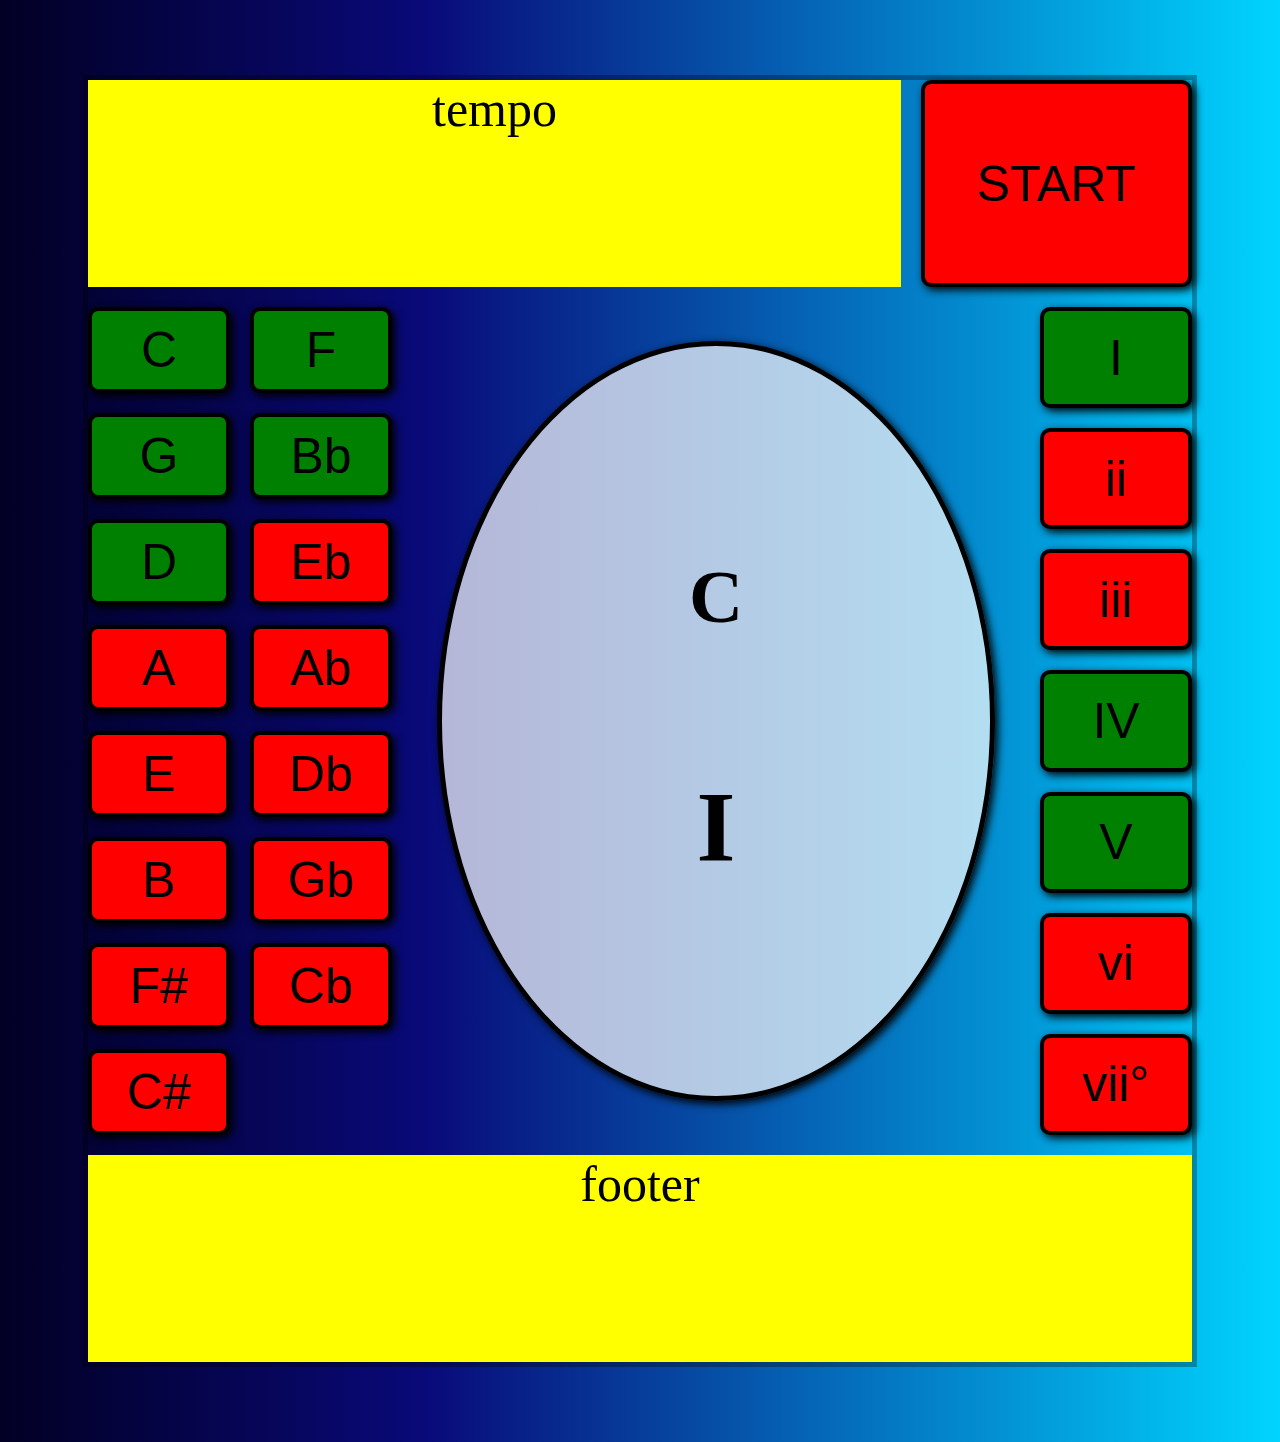
==== index.html @ 1361f8d8 "only show the keys or degrees selected" ====
<!DOCTYPE html>
<html lang="en">
<head>
  <meta charset="UTF-8">
  <title>Practice Tool</title>
  <link rel="stylesheet" href="style.css">
</head>
<body>
  <div class="container">
    <div class="header">
      <div class="item tempo">tempo</div>
      <div class="start">
        <button class="start-btn btn-off" onclick="updateButton();toggleButton(this);toggleStart()">START</button>
      </div>
    </div>
    <div class="content">
      <div class="keys">
        <div class=" key C">
          <button class="option-btn" onclick="toggleButton(this);addRemoveKey()">C</button>
        </div>
        <div class=" key F">
          <button class="option-btn" onclick="toggleButton(this);addRemoveKey()">F</button>
        </div>
        <div class=" key G">
          <button class="option-btn" onclick="toggleButton(this);addRemoveKey()">G</button>
        </div>
        <div class=" key Bb">
          <button class="option-btn" onclick="toggleButton(this);addRemoveKey()">Bb</button>
        </div>
        <div class=" key D">
          <button class="option-btn" onclick="toggleButton(this);addRemoveKey()">D</button>
        </div>
        <div class=" key Eb">
          <button class="option-btn btn-off" onclick="toggleButton(this);addRemoveKey()">Eb</button>
        </div>
        <div class=" key A">
          <button class="option-btn btn-off" onclick="toggleButton(this);addRemoveKey()">A</button>
        </div>
        <div class=" key Ab">
          <button class="option-btn btn-off" onclick="toggleButton(this);addRemoveKey()">Ab</button>
        </div>
        <div class=" key E">
          <button class="option-btn btn-off" onclick="toggleButton(this);addRemoveKey()">E</button>
        </div>
        <div class=" key Db">
          <button class="option-btn btn-off" onclick="toggleButton(this);addRemoveKey()">Db</button>
        </div>
        <div class=" key B">
          <button class="option-btn btn-off" onclick="toggleButton(this);addRemoveKey()">B</button>
        </div>
        <div class=" key Gb">
          <button class="option-btn btn-off" onclick="toggleButton(this);addRemoveKey()">Gb</button>
        </div>
        <div class=" key F#">
          <button class="option-btn btn-off" onclick="toggleButton(this);addRemoveKey()">F#</button>
        </div>
        <div class=" key Cb">
          <button class="option-btn btn-off" onclick="toggleButton(this);addRemoveKey()">Cb</button>
        </div>
        <div class=" key C#">
          <button class="option-btn btn-off" onclick="toggleButton(this);addRemoveKey()">C#</button>
        </div>
        <div class=" key "></div>
      </div>
      <div class="widget">
        <h2 class="display-key">C</h2>
        <h1 class="display-degree">I</h1>
      </div>
      <div class="chords">
        <div class="chord i">
          <button class="option-btn" onclick="toggleButton(this);addRemoveDegree()">I</button>
        </div>
        <div class=" chord ii">
          <button class="option-btn btn-off" onclick="toggleButton(this);addRemoveDegree()">ii</button>
        </div>
        <div class=" chord iii">
          <button class="option-btn btn-off" onclick="toggleButton(this);addRemoveDegree()">iii</button>
        </div>
        <div class=" chord iv">
          <button class="option-btn" onclick="toggleButton(this);addRemoveDegree()">IV</button>
        </div>
        <div class=" chord v">
          <button class="option-btn" onclick="toggleButton(this);addRemoveDegree()">V</button>
        </div>
        <div class=" chord vi">
          <button class="option-btn btn-off" onclick="toggleButton(this);addRemoveDegree()">vi</button>
        </div>
        <div class=" chord vii">
          <button class="option-btn btn-off" onclick="toggleButton(this);addRemoveDegree()">vii°</button>
        </div>
      </div>
    </div>

    <div class="item footer">footer</div>

    <!-- <div class="display">
      <h1 class="display_degree">Ab</h1>
    </div> -->
  </div>


<script>
  var t;
  var running = false; 
  var showDegree = document.querySelector('.display-degree');
  var showKey = document.querySelector('.display-key');
  var degrees = ['I','IV','V'];
  var keys = ['C','G','D','F','Bb'];

  function toggleButton(button) {
    button.classList.toggle("btn-off");
    var target = event.target.innerHTML;
  }

  function addRemoveDegree() {
    var target = event.target.innerHTML;
    if (degrees.includes(target)) {
      for (var i = 0; i < degrees.length; i++) {
        if (degrees[i] === target) {
          degrees.splice(i,1);
        }
      }
    } else {
      degrees.push(target);
    }
  }

  function addRemoveKey() {
    var target = event.target.innerHTML;
    if (keys.includes(target)) {
      for (var i = 0; i < keys.length; i++) {
        if (keys[i] === target) {
          keys.splice(i,1);
        }
      }
    } else {
      keys.push(target);
    }
  }


  function toggleStart() {
    if (running == false) {
      t = setInterval(updateWidget, 2000);
      t;
      running = true;
    } else {
      clearInterval(t);
      running = false;
    }
  } 


  function updateButton() {
    if (event.target.innerHTML == "START") {
      event.target.innerHTML = "STOP";
    } else {
      event.target.innerHTML = "START";
    }
    // const icon = this.paused ? 'STOP' : 'START';
    // toggle.textContent = icon;
  }


  // set variable from values randomly every ___ seconds
  function updateWidget() {
    var degree = degrees[Math.floor(Math.random() * degrees.length)];
    showDegree.textContent = degree;
    var key = keys[Math.floor(Math.random() * keys.length)];
    showKey.textContent = key;
  }


  // set interval (tempo) for the changing of the display
  // setInterval(function(){
  //   updateWidget();
  // }, 2000);


</script>

</body>
</html>
---- style.css ----
html {
      background: rgb(2,0,36);
      background: linear-gradient(90deg, rgba(2,0,36,1) 0%, rgba(9,9,121,1) 33%, rgba(0,212,255,1) 100%);
      font-family:'helvetica neue';
      text-align: center;
      font-size: 50px;
      box-sizing: border-box;
    }

/*.display {
  font-family: sans-serif;
}*/



.container {
  display: grid;
  grid-gap: 20px;
  border: 5px solid rgba(0, 0, 0, 0.3);
  grid-template-columns: 1fr;
  grid-template-rows: 2fr 8fr 2fr;
  margin: 75px;
}


.item {
  background-color: yellow;
  /*he;ight: 75px*/
}

.header {
  display: grid;
  grid-gap: 20px;
  grid-template-columns: 3fr 1fr;
}

.content {
  display: grid;
  grid-gap: 20px;
  grid-template-columns: 2fr 4fr 1fr;
}

.keys {
  display: grid;
  grid-gap: 20px;
  grid-template-columns: 1fr 1fr;
  grid-template-rows: repeat(8, 1fr);
}

.chords {
  display: grid;
  grid-gap: 20px;
  grid-template-columns: 1fr;
  grid-template-rows: repeat(7, 1fr)
}

.widget {
  display: grid;
  background-color: rgb(255,255,255,0.7);
  height: 750px;
  width: 90%;
  border: 5px solid black;
  border-radius: 50%;
  justify-self: center;
  align-self: center;
  align-content: center;
  box-shadow: 3px 3px 8px;
}

.option-btn {
  background-color: green;
  border: 4px solid black;
  color: black;
  /*background: rgba(0, 0, 0, 0.7);*/
  padding: 5px;
  width: 100%;
  height: 100%;
  font-size: 1em;
  padding: 10px;
  border-radius: 10px;
  cursor: pointer;
  box-shadow: 3px 3px 8px;
}

.start-btn {
  background-color: green;
  border: 4px solid black;
  color: black;
  /*background: rgba(0, 0, 0, 0.7);*/
  padding: 5px;
  width: 100%;
  height: 100%;
  font-size: 1em;
  padding: 10px;
  border-radius: 10px;
  cursor: pointer;
  box-shadow: 3px 3px 8px;
}

.display-text {
  margin: 10px;
}

.btn-off {
  background-color: red;
}

button:active {
  width: 95%;
  height: 95%;
}

/*.tempo {
  grid-column: span 3;
}*/
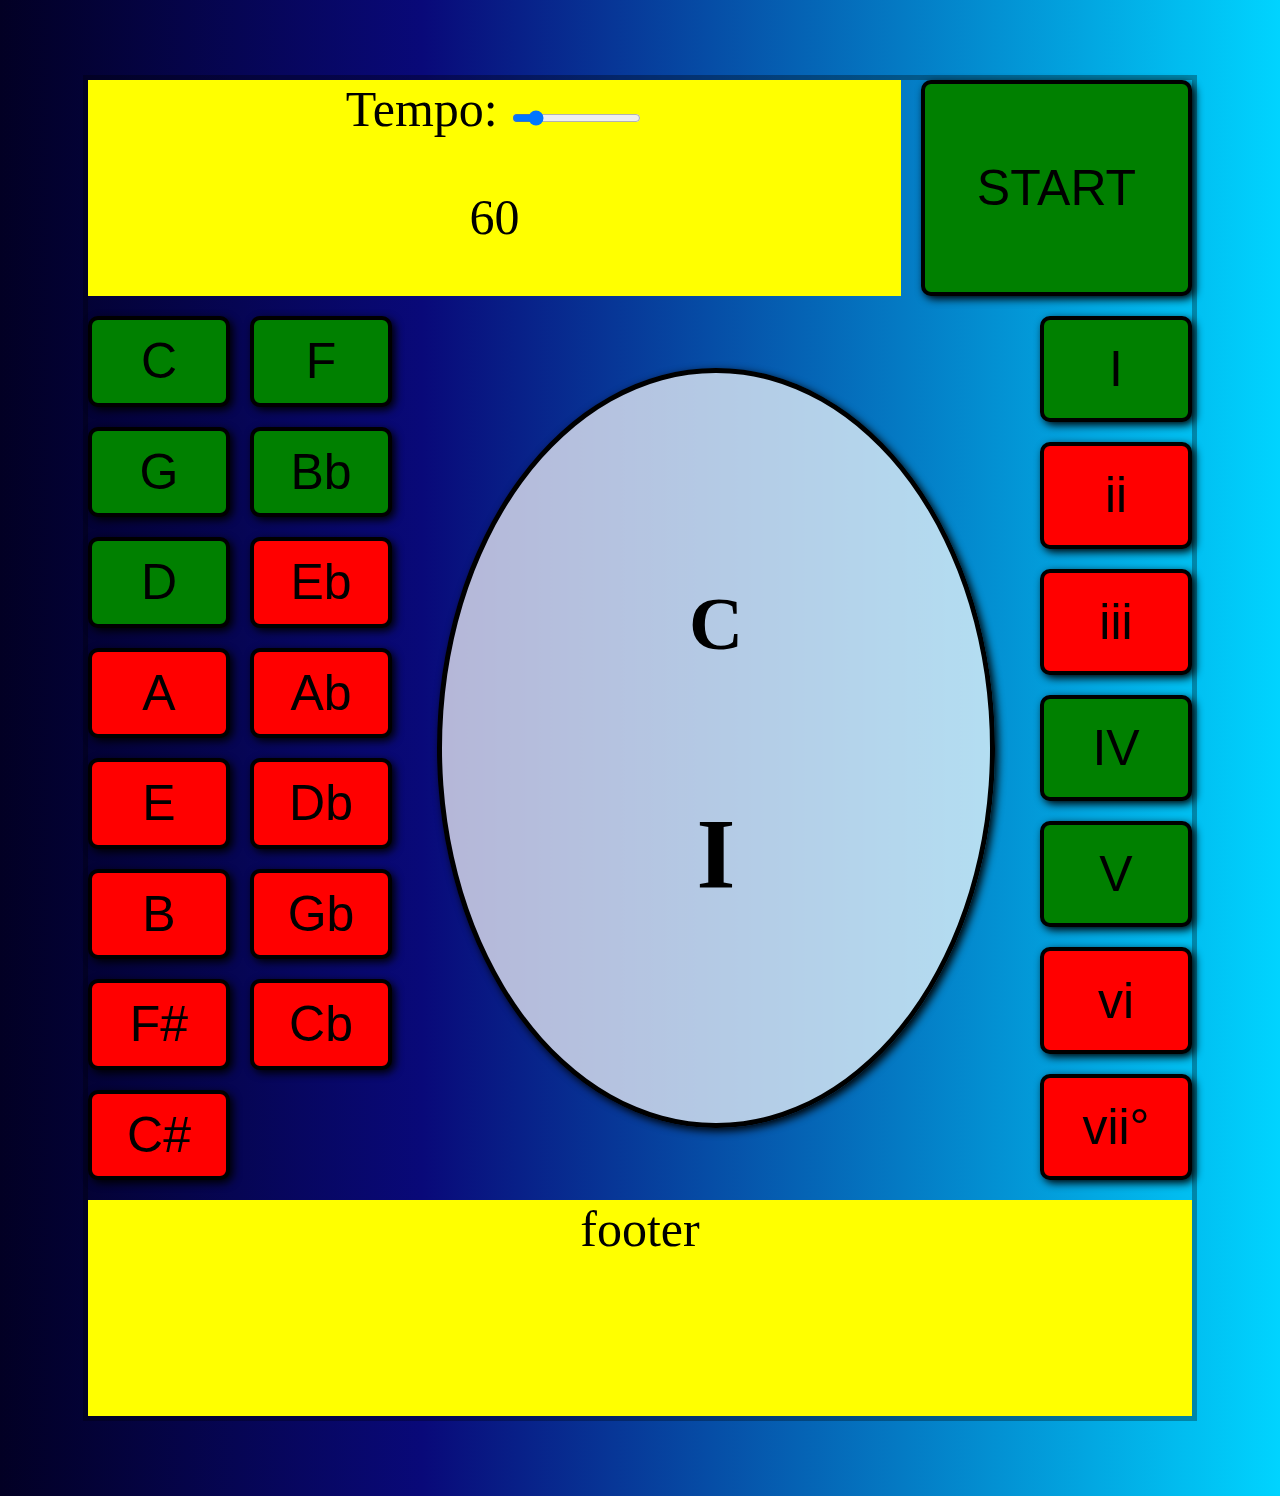
==== commit f11f04de: "add tempo slider, show tempo on change" ====
--- a/index.html
+++ b/index.html
@@ -8,9 +8,13 @@
 <body>
   <div class="container">
     <div class="header">
-      <div class="item tempo">tempo</div>
+      <div class="item tempo">
+        <label for='tempo'>Tempo:</label>
+        <input name='tempo' type='range' min='50' max='120' value='60' step='10'>
+        <p id='tempo-value'>60</p>
+      </div>
       <div class="start">
-        <button class="start-btn btn-off" onclick="updateButton();toggleButton(this);toggleStart()">START</button>
+        <button class="start-btn" onclick="updateButton();toggleButton(this);toggleStart()">START</button>
       </div>
     </div>
     <div class="content">
@@ -104,8 +108,11 @@
   var running = false; 
   var showDegree = document.querySelector('.display-degree');
   var showKey = document.querySelector('.display-key');
+  var showTempo = document.querySelector('#tempo-value');
   var degrees = ['I','IV','V'];
   var keys = ['C','G','D','F','Bb'];
+  var tempo = document.querySelector('[name="tempo"]');
+  tempo.addEventListener('change', tempoChange);
 
   function toggleButton(button) {
     button.classList.toggle("btn-off");
@@ -170,6 +177,10 @@
     showKey.textContent = key;
   }
 
+  function tempoChange() {
+    showTempo.textContent = tempo.value;
+  }
+
 
   // set interval (tempo) for the changing of the display
   // setInterval(function(){
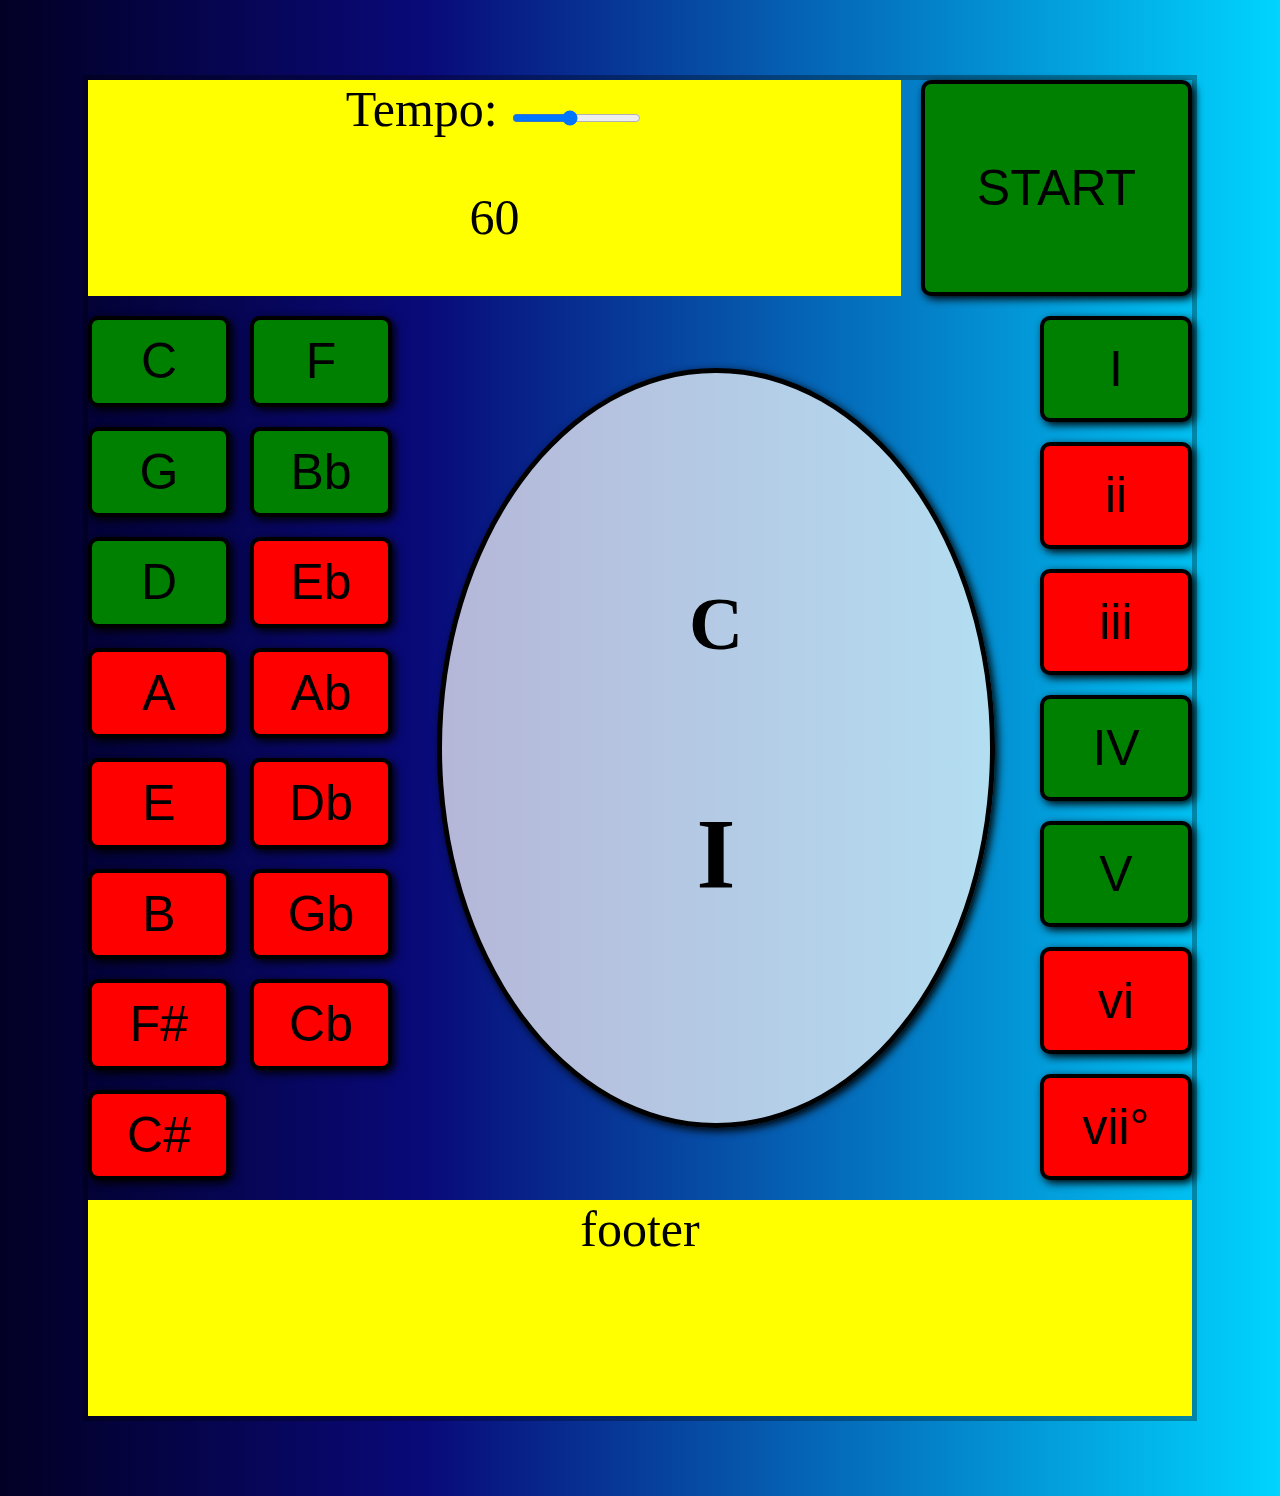
==== commit 664da2bb: "use tempo slider to change tempo of the animation" ====
--- a/index.html
+++ b/index.html
@@ -10,7 +10,7 @@
     <div class="header">
       <div class="item tempo">
         <label for='tempo'>Tempo:</label>
-        <input name='tempo' type='range' min='50' max='120' value='60' step='10'>
+        <input name='tempo' type='range' min='30' max='102' value='60' step='8'>
         <p id='tempo-value'>60</p>
       </div>
       <div class="start">
@@ -113,6 +113,7 @@
   var keys = ['C','G','D','F','Bb'];
   var tempo = document.querySelector('[name="tempo"]');
   tempo.addEventListener('change', tempoChange);
+  var tempoMs = 1000;
 
   function toggleButton(button) {
     button.classList.toggle("btn-off");
@@ -148,7 +149,7 @@
 
   function toggleStart() {
     if (running == false) {
-      t = setInterval(updateWidget, 2000);
+      t = setInterval(updateWidget, tempoMs);
       t;
       running = true;
     } else {
@@ -175,10 +176,17 @@
     showDegree.textContent = degree;
     var key = keys[Math.floor(Math.random() * keys.length)];
     showKey.textContent = key;
+    console.log(key);
   }
 
   function tempoChange() {
     showTempo.textContent = tempo.value;
+    tempoMs = (60000 / tempo.value);
+    if (running == true) {
+      clearInterval(t);
+      t = setInterval(updateWidget, tempoMs);
+      t;
+    } 
   }
 
 
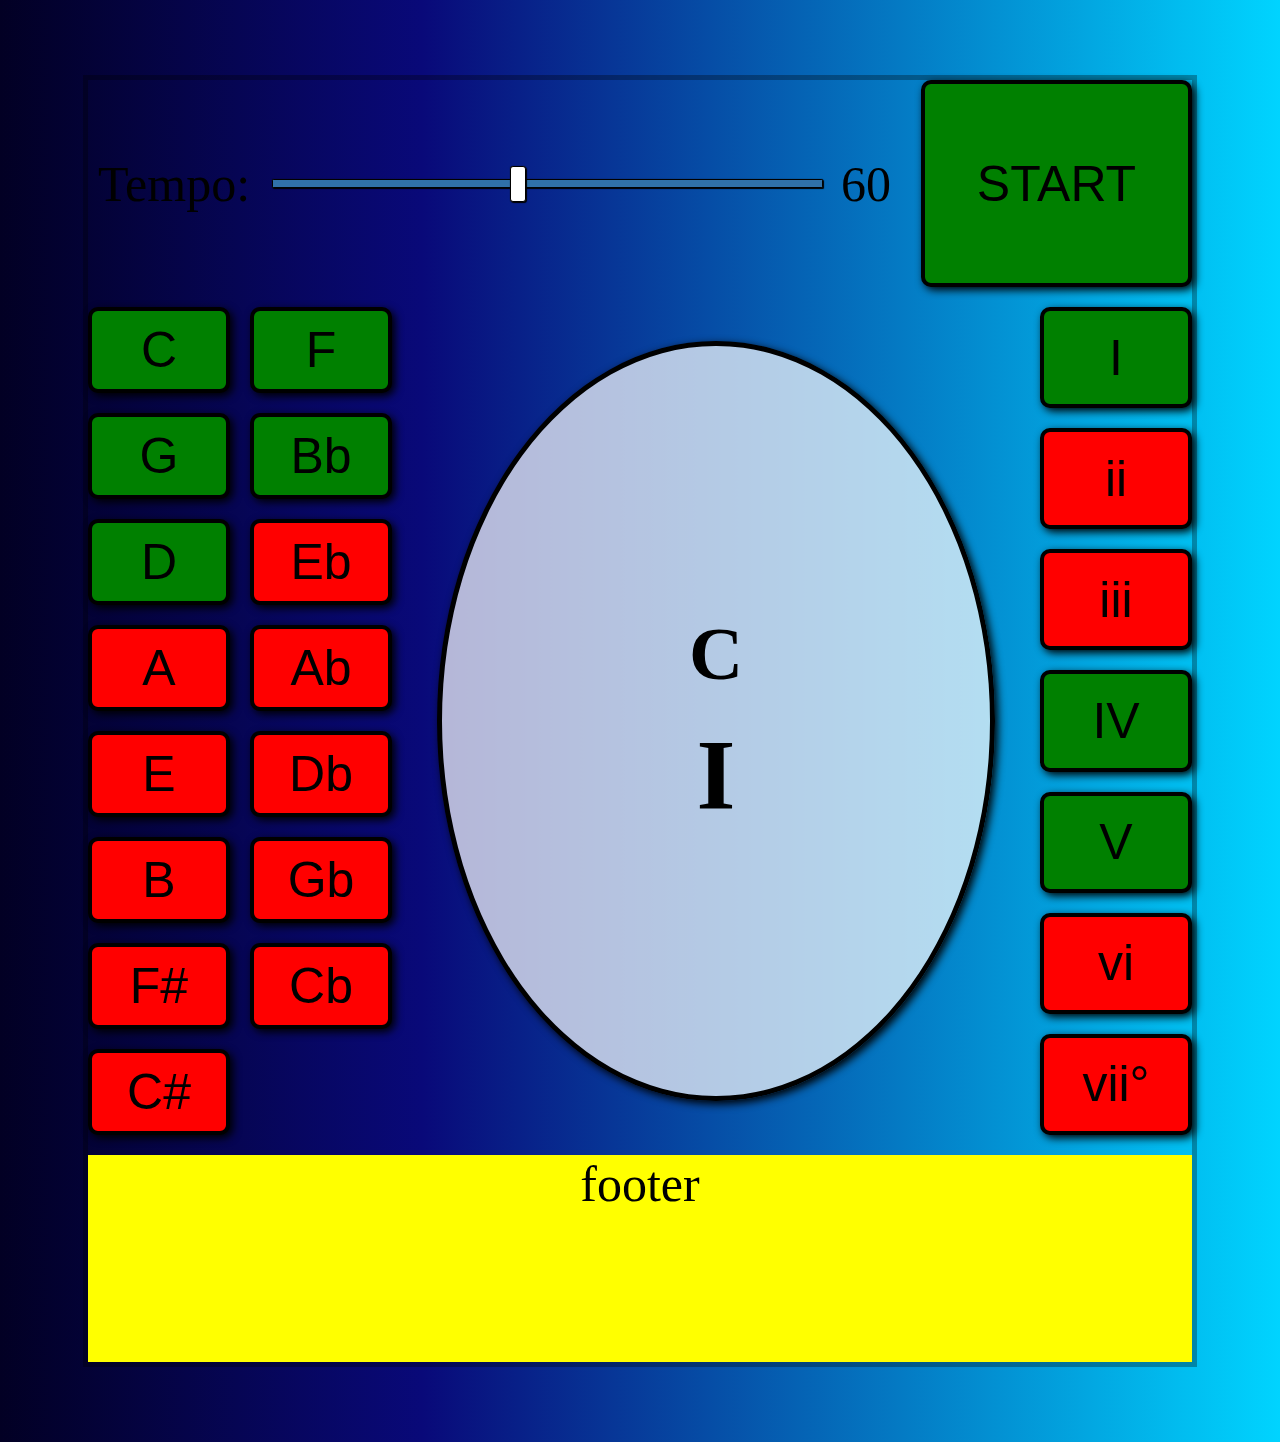
==== commit aeda6ef6: "add styling to tempo slider" ====
--- a/index.html
+++ b/index.html
@@ -8,7 +8,7 @@
 <body>
   <div class="container">
     <div class="header">
-      <div class="item tempo">
+      <div class="tempo">
         <label for='tempo'>Tempo:</label>
         <input name='tempo' type='range' min='30' max='102' value='60' step='8'>
         <p id='tempo-value'>60</p>
--- a/style.css
+++ b/style.css
@@ -67,6 +67,131 @@
   box-shadow: 3px 3px 8px;
 }
 
+.widget h2 {
+  margin: 10px;
+}
+
+.widget h1 {
+  margin: 10px;
+}
+
+.tempo {
+  display: grid;
+  grid-gap: 20px;
+  padding: 10px;
+  grid-template-columns: auto 1fr auto;
+  align-items: center;
+}
+
+
+/* OVERRIDE SLIDER STYLE*/
+input[type=range] {
+  -webkit-appearance: none; /* Hides the slider so that custom slider can be made */
+  width: 100%; /* Specific width is required for Firefox. */
+  background: transparent; /* Otherwise white in Chrome */
+}
+input[type=range]::-webkit-slider-thumb {
+  -webkit-appearance: none;
+}
+input[type=range]:focus {
+  outline: none; /* Removes the blue border. You should probably do some kind of focus styling for accessibility reasons though. */
+}
+input[type=range]::-ms-track {
+  width: 100%;
+  cursor: pointer;
+  /* Hides the slider so custom styles can be added */
+  background: transparent; 
+  border-color: transparent;
+  color: transparent;
+}
+
+/*STYLING FOR SLIDER TRACK*/
+input[type=range]::-webkit-slider-runnable-track {
+  width: 100%;
+  height: 8.4px;
+  cursor: pointer;
+  box-shadow: 1px 1px 1px #000000, 0px 0px 1px #0d0d0d;
+  background: #3071a9;
+  border-radius: 1.3px;
+  border: 0.2px solid #010101;
+}
+input[type=range]:focus::-webkit-slider-runnable-track {
+  background: #367ebd;
+}
+input[type=range]::-moz-range-track {
+  width: 100%;
+  height: 8.4px;
+  cursor: pointer;
+  box-shadow: 1px 1px 1px #000000, 0px 0px 1px #0d0d0d;
+  background: #3071a9;
+  border-radius: 1.3px;
+  border: 0.2px solid #010101;
+}
+input[type=range]::-ms-track {
+  width: 100%;
+  height: 8.4px;
+  cursor: pointer;
+  background: transparent;
+  border-color: transparent;
+  border-width: 16px 0;
+  color: transparent;
+}
+input[type=range]::-ms-fill-lower {
+  background: #2a6495;
+  border: 0.2px solid #010101;
+  border-radius: 2.6px;
+  box-shadow: 1px 1px 1px #000000, 0px 0px 1px #0d0d0d;
+}
+input[type=range]:focus::-ms-fill-lower {
+  background: #3071a9;
+}
+input[type=range]::-ms-fill-upper {
+  background: #3071a9;
+  border: 0.2px solid #010101;
+  border-radius: 2.6px;
+  box-shadow: 1px 1px 1px #000000, 0px 0px 1px #0d0d0d;
+}
+input[type=range]:focus::-ms-fill-upper {
+  background: #367ebd;
+}
+
+
+/*STYLING FOR SLIDER THUMB*/
+input[type=range]::-webkit-slider-thumb {
+  -webkit-appearance: none;
+  border: 1px solid #000000;
+  height: 36px;
+  width: 16px;
+  border-radius: 3px;
+  background: #ffffff;
+  cursor: pointer;
+  margin-top: -14px; /* You need to specify a margin in Chrome, but in Firefox and IE it is automatic */
+  box-shadow: 1px 1px 1px #000000, 0px 0px 1px #0d0d0d; /* Add cool effects to your sliders! */
+}
+/* All the same stuff for Firefox */
+input[type=range]::-moz-range-thumb {
+  box-shadow: 1px 1px 1px #000000, 0px 0px 1px #0d0d0d;
+  border: 1px solid #000000;
+  height: 36px;
+  width: 16px;
+  border-radius: 3px;
+  background: #ffffff;
+  cursor: pointer;
+}
+/* All the same stuff for IE */
+input[type=range]::-ms-thumb {
+  box-shadow: 1px 1px 1px #000000, 0px 0px 1px #0d0d0d;
+  border: 1px solid #000000;
+  height: 36px;
+  width: 16px;
+  border-radius: 3px;
+  background: #ffffff;
+  cursor: pointer;
+}
+
+
+
+
 .option-btn {
   background-color: green;
   border: 4px solid black;
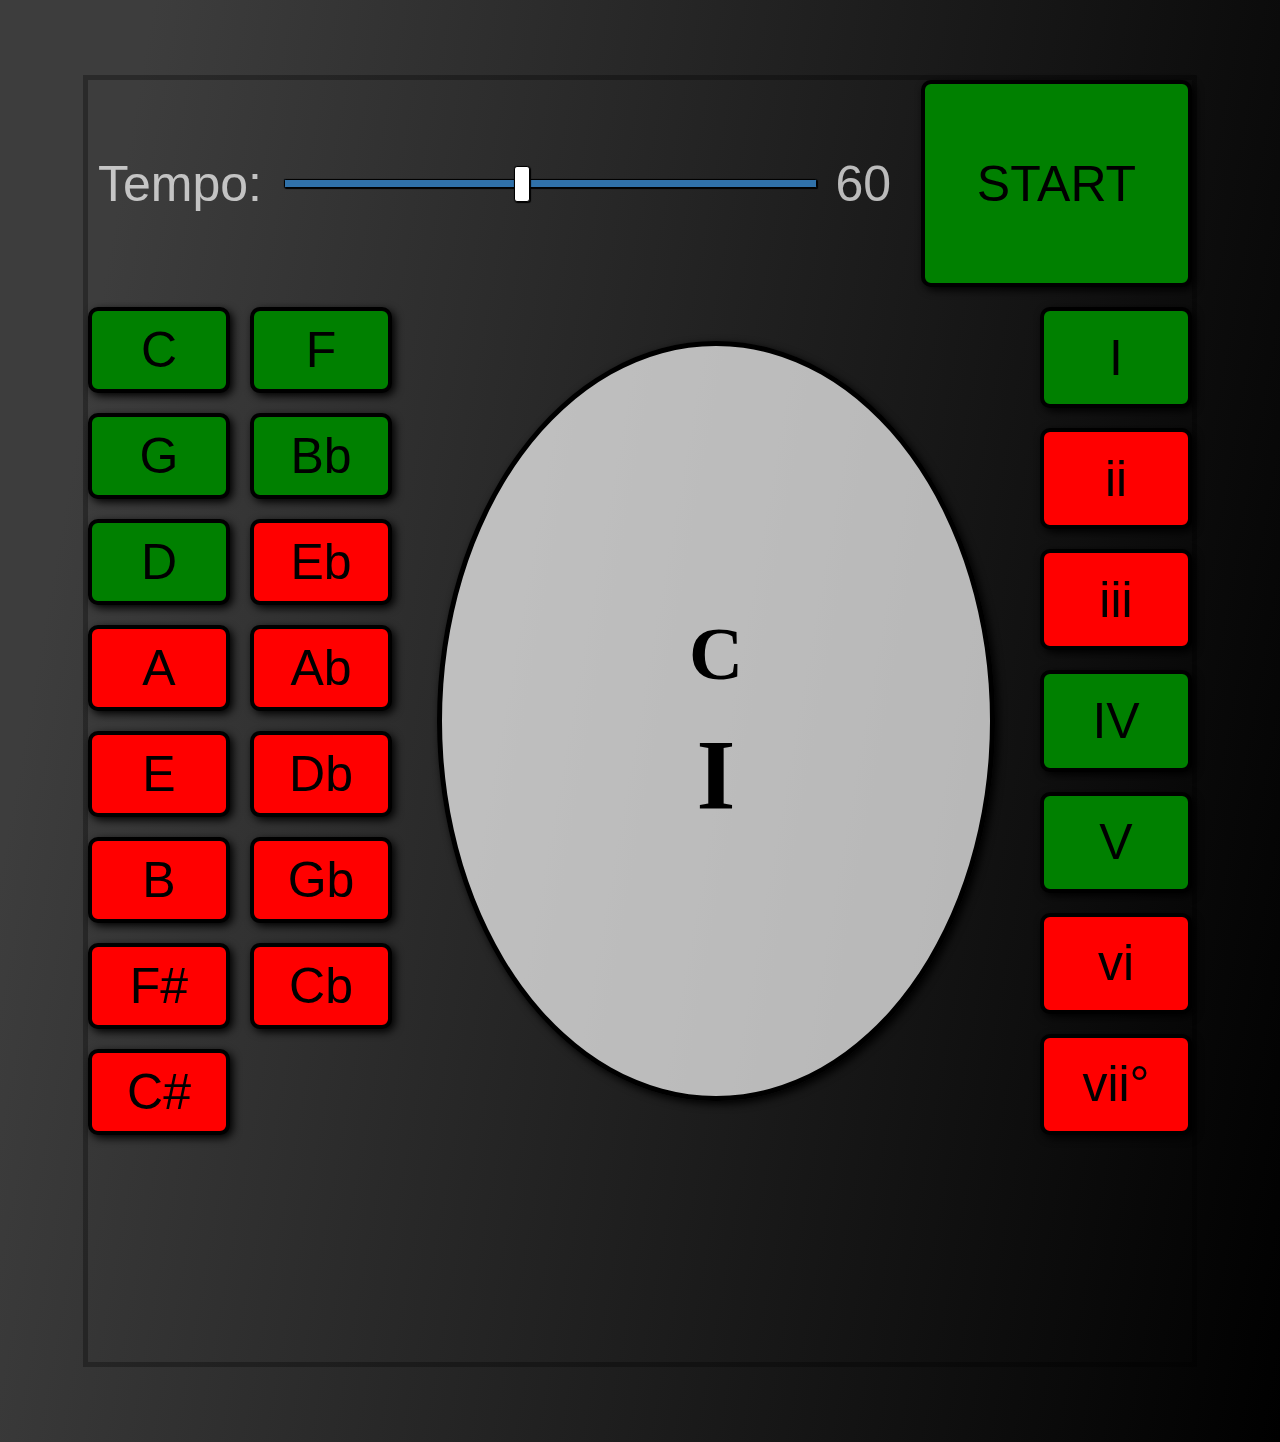
==== commit 000ccd44: "start making page dynamic" ====
--- a/index.html
+++ b/index.html
@@ -95,7 +95,7 @@
       </div>
     </div>
 
-    <div class="item footer">footer</div>
+    <div class="footer"></div>
 
     <!-- <div class="display">
       <h1 class="display_degree">Ab</h1>
--- a/style.css
+++ b/style.css
@@ -1,7 +1,15 @@
+/*:root {
+  --yellow: #ffc600;
+  --black: #272727;
+  --red: #E76F51;
+  --green: #2A9D8F;
+}*/
+
+
 html {
-      background: rgb(2,0,36);
-      background: linear-gradient(90deg, rgba(2,0,36,1) 0%, rgba(9,9,121,1) 33%, rgba(0,212,255,1) 100%);
-      font-family:'helvetica neue';
+      background: rgb(61,61,61);
+      background: linear-gradient(100deg, rgba(61,61,61,1) 10%, rgba(0,0,0,1) 100%);
+      font-family: Arial, Helvetica, sans-serif;
       text-align: center;
       font-size: 50px;
       box-sizing: border-box;
@@ -32,16 +40,27 @@
   display: grid;
   grid-gap: 20px;
   grid-template-columns: 3fr 1fr;
+  grid-template-areas:
+    "tempo start";
 }
 
 .content {
   display: grid;
   grid-gap: 20px;
   grid-template-columns: 2fr 4fr 1fr;
+  grid-template-areas:
+    "keys widget degrees";
+}
+
+.footer {
+  display: grid;
+  /*grid-area: footer;*/
 }
 
 .keys {
-  display: grid;
+  /*grid-area: keys;*/
+  display: grid;
+  grid-area: keys;
   grid-gap: 20px;
   grid-template-columns: 1fr 1fr;
   grid-template-rows: repeat(8, 1fr);
@@ -49,12 +68,15 @@
 
 .chords {
   display: grid;
+  grid-area: degrees;
   grid-gap: 20px;
   grid-template-columns: 1fr;
   grid-template-rows: repeat(7, 1fr)
 }
 
 .widget {
+  /*grid-area: widget;*/
+  font-family: "Times New Roman", Times, serif;
   display: grid;
   background-color: rgb(255,255,255,0.7);
   height: 750px;
@@ -65,6 +87,7 @@
   align-self: center;
   align-content: center;
   box-shadow: 3px 3px 8px;
+  grid-area: widget;
 }
 
 .widget h2 {
@@ -72,15 +95,18 @@
 }
 
 .widget h1 {
+  deisplay: grid;
   margin: 10px;
 }
 
 .tempo {
+  grid-area: tempo;
   display: grid;
   grid-gap: 20px;
   padding: 10px;
   grid-template-columns: auto 1fr auto;
   align-items: center;
+  color: rgb(255,255,255,0.7);
 }
 
 
@@ -103,6 +129,49 @@
   background: transparent; 
   border-color: transparent;
   color: transparent;
+}
+
+.option-btn {
+  background-color: green;
+  border: 4px solid black;
+  color: black;
+  /*background: rgba(0, 0, 0, 0.7);*/
+  padding: 5px;
+  width: 100%;
+  height: 100%;
+  font-size: 1em;
+  padding: 10px;
+  border-radius: 10px;
+  cursor: pointer;
+  box-shadow: 3px 3px 8px;
+}
+
+.start {
+  display: grid;
+  grid-area: start;
+}
+
+.start-btn {
+  background-color: green;
+  border: 4px solid black;
+  color: black;
+  /*background: rgba(0, 0, 0, 0.7);*/
+  padding: 5px;
+  width: 100%;
+  height: 100%;
+  font-size: 1em;
+  padding: 10px;
+  border-radius: 10px;
+  cursor: pointer;
+  box-shadow: 3px 3px 8px;
+}
+
+.display-text {
+  margin: 10px;
+}
+
+.btn-off {
+  background-color: red;
 }
 
 /*STYLING FOR SLIDER TRACK*/
@@ -192,50 +261,31 @@
 
 
 
-.option-btn {
-  background-color: green;
-  border: 4px solid black;
-  color: black;
-  /*background: rgba(0, 0, 0, 0.7);*/
-  padding: 5px;
-  width: 100%;
-  height: 100%;
-  font-size: 1em;
-  padding: 10px;
-  border-radius: 10px;
-  cursor: pointer;
-  box-shadow: 3px 3px 8px;
-}
-
-.start-btn {
-  background-color: green;
-  border: 4px solid black;
-  color: black;
-  /*background: rgba(0, 0, 0, 0.7);*/
-  padding: 5px;
-  width: 100%;
-  height: 100%;
-  font-size: 1em;
-  padding: 10px;
-  border-radius: 10px;
-  cursor: pointer;
-  box-shadow: 3px 3px 8px;
-}
-
-.display-text {
-  margin: 10px;
-}
-
-.btn-off {
-  background-color: red;
-}
 
 button:active {
   width: 95%;
   height: 95%;
 }
 
-/*.tempo {
-  grid-column: span 3;
-}*/
-
+
+
+
+@media (max-width: 1000px) {
+  .header {
+    grid-template-columns: auto;
+    grid-template-rows: 1fr 1fr;
+    grid-template-areas:
+      "tempo"
+      "start";
+  }
+
+  .content {
+    grid-template-columns: auto;
+    grid-template-areas:
+      "keys"
+      "widget"
+      "degrees";
+  }
+}
+
+
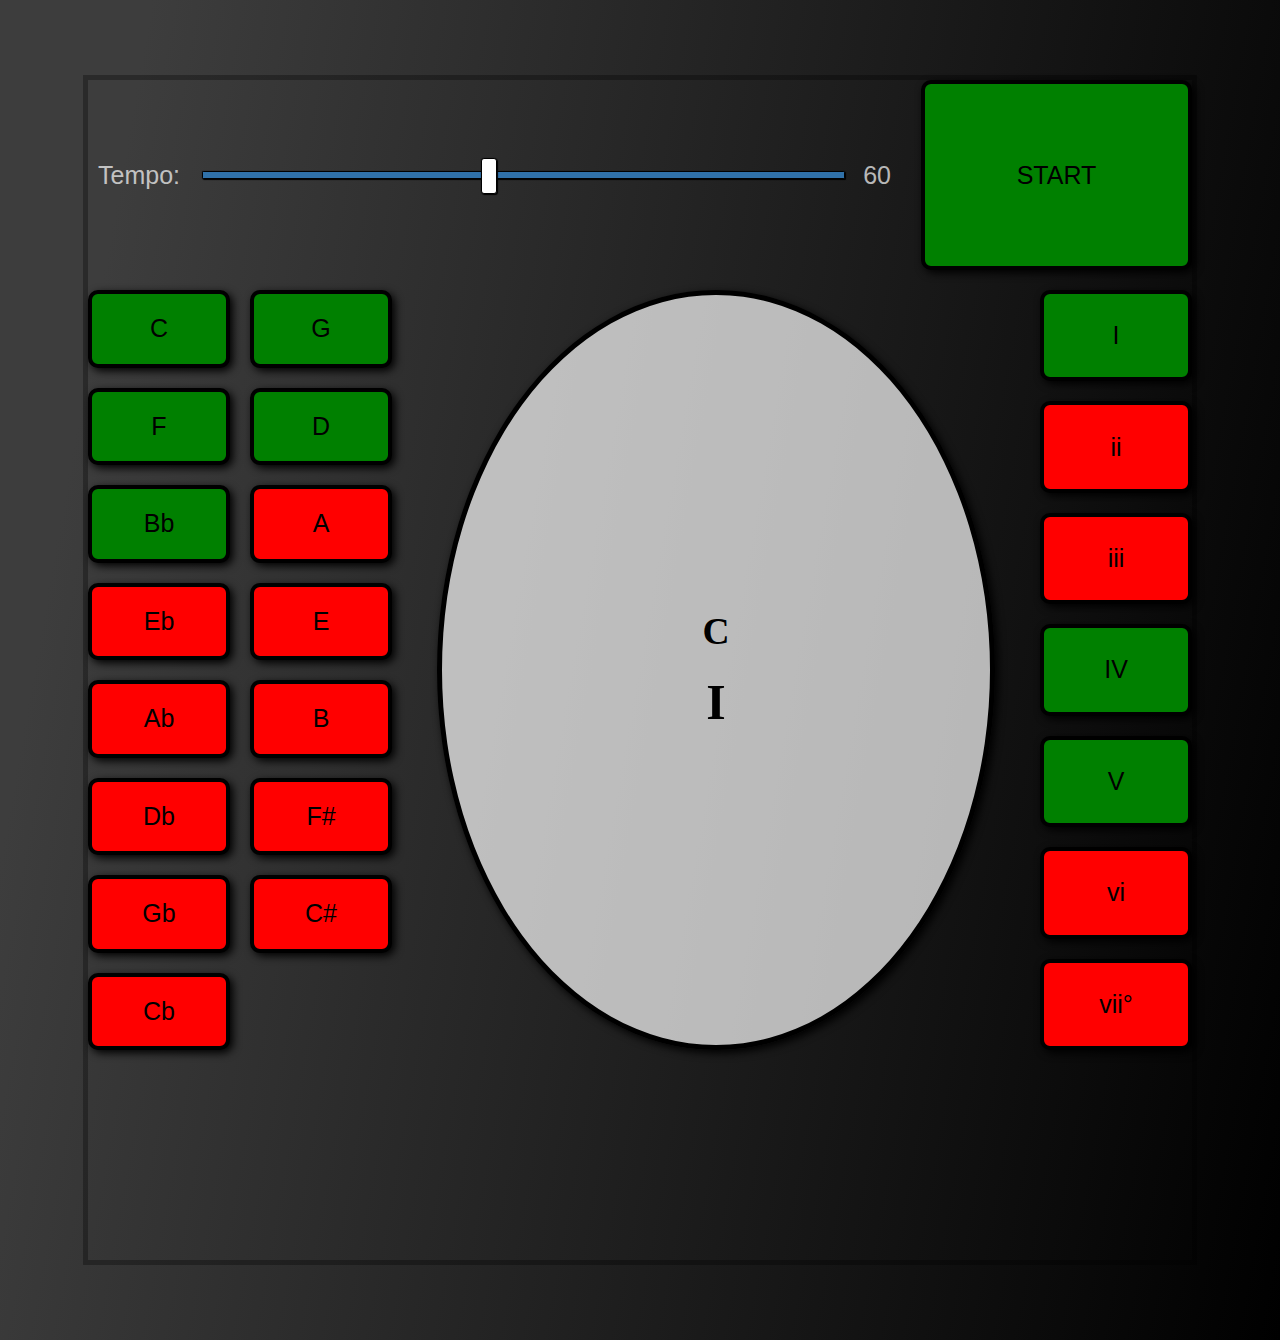
==== commit 595a15b4: "make more dynamic, recontain sharp and flat keys" ====
--- a/index.html
+++ b/index.html
@@ -19,52 +19,58 @@
     </div>
     <div class="content">
       <div class="keys">
-        <div class=" key C">
-          <button class="option-btn" onclick="toggleButton(this);addRemoveKey()">C</button>
-        </div>
-        <div class=" key F">
-          <button class="option-btn" onclick="toggleButton(this);addRemoveKey()">F</button>
-        </div>
-        <div class=" key G">
-          <button class="option-btn" onclick="toggleButton(this);addRemoveKey()">G</button>
-        </div>
-        <div class=" key Bb">
-          <button class="option-btn" onclick="toggleButton(this);addRemoveKey()">Bb</button>
-        </div>
-        <div class=" key D">
-          <button class="option-btn" onclick="toggleButton(this);addRemoveKey()">D</button>
-        </div>
-        <div class=" key Eb">
-          <button class="option-btn btn-off" onclick="toggleButton(this);addRemoveKey()">Eb</button>
-        </div>
-        <div class=" key A">
-          <button class="option-btn btn-off" onclick="toggleButton(this);addRemoveKey()">A</button>
-        </div>
-        <div class=" key Ab">
-          <button class="option-btn btn-off" onclick="toggleButton(this);addRemoveKey()">Ab</button>
-        </div>
-        <div class=" key E">
-          <button class="option-btn btn-off" onclick="toggleButton(this);addRemoveKey()">E</button>
-        </div>
-        <div class=" key Db">
-          <button class="option-btn btn-off" onclick="toggleButton(this);addRemoveKey()">Db</button>
-        </div>
-        <div class=" key B">
-          <button class="option-btn btn-off" onclick="toggleButton(this);addRemoveKey()">B</button>
-        </div>
-        <div class=" key Gb">
-          <button class="option-btn btn-off" onclick="toggleButton(this);addRemoveKey()">Gb</button>
-        </div>
-        <div class=" key F#">
-          <button class="option-btn btn-off" onclick="toggleButton(this);addRemoveKey()">F#</button>
-        </div>
-        <div class=" key Cb">
-          <button class="option-btn btn-off" onclick="toggleButton(this);addRemoveKey()">Cb</button>
-        </div>
-        <div class=" key C#">
-          <button class="option-btn btn-off" onclick="toggleButton(this);addRemoveKey()">C#</button>
-        </div>
-        <div class=" key "></div>
+        <div class="flat-keys">
+          <div class=" key C">
+            <button class="option-btn" onclick="toggleButton(this);addRemoveKey()">C</button>
+          </div>
+          <div class=" key F">
+            <button class="option-btn" onclick="toggleButton(this);addRemoveKey()">F</button>
+          </div>
+          <div class=" key Bb">
+            <button class="option-btn" onclick="toggleButton(this);addRemoveKey()">Bb</button>
+          </div>
+          <div class=" key Eb">
+            <button class="option-btn btn-off" onclick="toggleButton(this);addRemoveKey()">Eb</button>
+          </div>
+          <div class=" key Ab">
+            <button class="option-btn btn-off" onclick="toggleButton(this);addRemoveKey()">Ab</button>
+          </div>
+          <div class=" key Db">
+            <button class="option-btn btn-off" onclick="toggleButton(this);addRemoveKey()">Db</button>
+          </div>
+          <div class=" key Gb">
+            <button class="option-btn btn-off" onclick="toggleButton(this);addRemoveKey()">Gb</button>
+          </div>
+          <div class=" key Cb">
+            <button class="option-btn btn-off" onclick="toggleButton(this);addRemoveKey()">Cb</button>
+          </div>
+        </div>
+
+        <div class="sharp-keys">
+          <div class=" key G">
+            <button class="option-btn" onclick="toggleButton(this);addRemoveKey()">G</button>
+          </div>
+          <div class=" key D">
+            <button class="option-btn" onclick="toggleButton(this);addRemoveKey()">D</button>
+          </div>
+          <div class=" key A">
+            <button class="option-btn btn-off" onclick="toggleButton(this);addRemoveKey()">A</button>
+          </div>
+          <div class=" key E">
+            <button class="option-btn btn-off" onclick="toggleButton(this);addRemoveKey()">E</button>
+          </div>
+          <div class=" key B">
+            <button class="option-btn btn-off" onclick="toggleButton(this);addRemoveKey()">B</button>
+          </div>
+          <div class=" key F#">
+            <button class="option-btn btn-off" onclick="toggleButton(this);addRemoveKey()">F#</button>
+          </div>
+          <div class=" key C#">
+            <button class="option-btn btn-off" onclick="toggleButton(this);addRemoveKey()">C#</button>
+          </div>
+          <div class=" key "></div>
+          
+        </div>
       </div>
       <div class="widget">
         <h2 class="display-key">C</h2>
--- a/style.css
+++ b/style.css
@@ -11,7 +11,7 @@
       background: linear-gradient(100deg, rgba(61,61,61,1) 10%, rgba(0,0,0,1) 100%);
       font-family: Arial, Helvetica, sans-serif;
       text-align: center;
-      font-size: 50px;
+      font-size: 25px;
       box-sizing: border-box;
     }
 
@@ -63,8 +63,34 @@
   grid-area: keys;
   grid-gap: 20px;
   grid-template-columns: 1fr 1fr;
+  /*grid-template-rows: repeat(8, 1fr);*/
+  grid-template-rows: 1fr;
+/*  grid-template-areas:
+      "sharps flats"
+      "sharps flats"
+      "sharps flats"
+      "sharps flats"
+      "sharps flats"
+      "sharps flats"
+      "sharps flats"
+      "sharps flats";*/
+}
+
+.sharp-keys {
+  display: grid;
   grid-template-rows: repeat(8, 1fr);
-}
+  grid-template-columns: 1fr;
+  grid-gap: 20px;
+}
+
+
+.flat-keys {
+  display: grid;
+  grid-template-rows: repeat(8, 1fr);
+  grid-template-columns: 1fr;
+  grid-gap: 20px;
+}
+
 
 .chords {
   display: grid;
@@ -95,7 +121,7 @@
 }
 
 .widget h1 {
-  deisplay: grid;
+  display: grid;
   margin: 10px;
 }
 
@@ -107,6 +133,12 @@
   grid-template-columns: auto 1fr auto;
   align-items: center;
   color: rgb(255,255,255,0.7);
+  grid-template-areas:
+    "label slider tempo-display";
+}
+
+.tempo p {
+  margin: 0px;
 }
 
 
@@ -273,11 +305,22 @@
 @media (max-width: 1000px) {
   .header {
     grid-template-columns: auto;
-    grid-template-rows: 1fr 1fr;
+    grid-template-rows: 1fr auto;
     grid-template-areas:
       "tempo"
       "start";
   }
+
+  .tempo {
+    /*grid-area: tempo;*/
+    grid-template-rows: auto auto auto;
+    grid-template-columns: auto;
+    display: grid;
+    grid-template-areas:
+      "label"
+      "slider" 
+      "tempo-display";
+}
 
   .content {
     grid-template-columns: auto;
@@ -286,6 +329,23 @@
       "widget"
       "degrees";
   }
-}
-
-
+
+  .keys {
+    display: grid;
+    grid-template-columns: 1fr 1fr 1fr 1fr;
+    grid-template-rows: 1fr 1fr 1fr 1fr;
+    grid-template-areas:
+      "sharps sharps sharps sharps"
+      "sharps sharps sharps sharps"
+      "flats flats flats flats"
+      "flats flats flats flats";
+  }
+
+  .chords {
+    display: grid;
+    grid-template-columns: 1fr 1fr 1fr 1fr;
+    grid-template-rows: 1fr 1fr;
+  }
+}
+
+
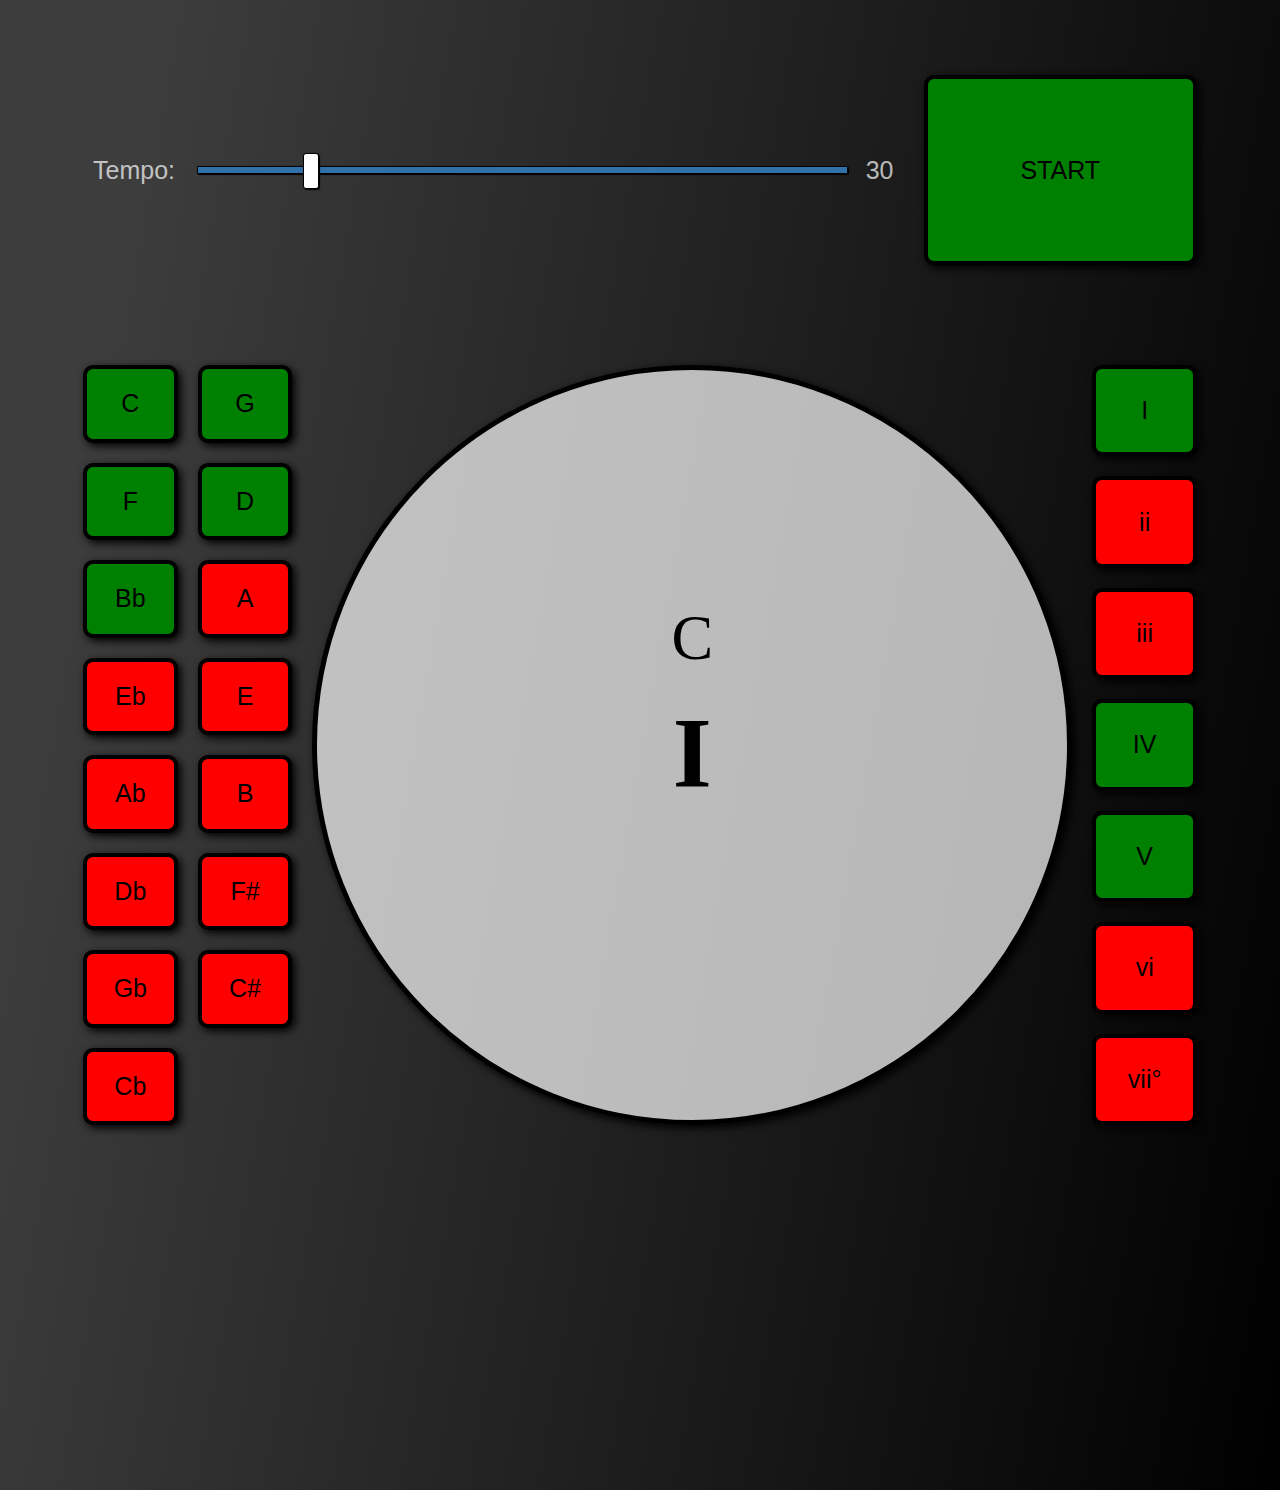
==== commit 8d24de00: "update slider values, update widget, update grid" ====
--- a/index.html
+++ b/index.html
@@ -10,8 +10,8 @@
     <div class="header">
       <div class="tempo">
         <label for='tempo'>Tempo:</label>
-        <input name='tempo' type='range' min='30' max='102' value='60' step='8'>
-        <p id='tempo-value'>60</p>
+        <input name='tempo' type='range' autocomplete="off" min='20' max='80' value='30' step='2'>
+        <p id='tempo-value'>30</p>
       </div>
       <div class="start">
         <button class="start-btn" onclick="updateButton();toggleButton(this);toggleStart()">START</button>
@@ -69,12 +69,12 @@
             <button class="option-btn btn-off" onclick="toggleButton(this);addRemoveKey()">C#</button>
           </div>
           <div class=" key "></div>
-          
+
         </div>
       </div>
       <div class="widget">
-        <h2 class="display-key">C</h2>
-        <h1 class="display-degree">I</h1>
+        <p id="display-key">C</p>
+        <p id="display-degree">I</p>
       </div>
       <div class="chords">
         <div class="chord i">
@@ -112,14 +112,14 @@
 <script>
   var t;
   var running = false; 
-  var showDegree = document.querySelector('.display-degree');
-  var showKey = document.querySelector('.display-key');
+  var showDegree = document.querySelector('#display-degree');
+  var showKey = document.querySelector('#display-key');
   var showTempo = document.querySelector('#tempo-value');
   var degrees = ['I','IV','V'];
   var keys = ['C','G','D','F','Bb'];
   var tempo = document.querySelector('[name="tempo"]');
   tempo.addEventListener('change', tempoChange);
-  var tempoMs = 1000;
+  var tempoMs = 2000;
 
   function toggleButton(button) {
     button.classList.toggle("btn-off");
@@ -182,7 +182,6 @@
     showDegree.textContent = degree;
     var key = keys[Math.floor(Math.random() * keys.length)];
     showKey.textContent = key;
-    console.log(key);
   }
 
   function tempoChange() {
--- a/style.css
+++ b/style.css
@@ -23,8 +23,8 @@
 
 .container {
   display: grid;
-  grid-gap: 20px;
-  border: 5px solid rgba(0, 0, 0, 0.3);
+  grid-gap: 100px;
+  /*border: 5px solid rgba(0, 0, 0, 0.3);*/
   grid-template-columns: 1fr;
   grid-template-rows: 2fr 8fr 2fr;
   margin: 75px;
@@ -65,19 +65,11 @@
   grid-template-columns: 1fr 1fr;
   /*grid-template-rows: repeat(8, 1fr);*/
   grid-template-rows: 1fr;
-/*  grid-template-areas:
-      "sharps flats"
-      "sharps flats"
-      "sharps flats"
-      "sharps flats"
-      "sharps flats"
-      "sharps flats"
-      "sharps flats"
-      "sharps flats";*/
 }
 
 .sharp-keys {
   display: grid;
+  display-area: sharp-keys;
   grid-template-rows: repeat(8, 1fr);
   grid-template-columns: 1fr;
   grid-gap: 20px;
@@ -86,6 +78,7 @@
 
 .flat-keys {
   display: grid;
+  display-area: flat-keys;
   grid-template-rows: repeat(8, 1fr);
   grid-template-columns: 1fr;
   grid-gap: 20px;
@@ -104,25 +97,42 @@
   /*grid-area: widget;*/
   font-family: "Times New Roman", Times, serif;
   display: grid;
+  grid-template-rows: 42% 58%;
   background-color: rgb(255,255,255,0.7);
+  width: 750px;
   height: 750px;
-  width: 90%;
   border: 5px solid black;
   border-radius: 50%;
   justify-self: center;
-  align-self: center;
   align-content: center;
   box-shadow: 3px 3px 8px;
   grid-area: widget;
 }
 
-.widget h2 {
+/*.widget h2 {
   margin: 10px;
 }
 
 .widget h1 {
   display: grid;
   margin: 10px;
+}*/
+
+.widget p {
+  display: grid;
+  margin: 10px;
+}
+
+#display-key {
+  font-size: 2.5em;
+  /*display: grid;*/
+  align-content: end;
+}
+
+#display-degree {
+  font-size: 4em;
+  align-content: start;
+  font-weight: 600;
 }
 
 .tempo {
@@ -290,10 +300,6 @@
   cursor: pointer;
 }
 
-
-
-
-
 button:active {
   width: 95%;
   height: 95%;
@@ -301,15 +307,20 @@
 
 
 
-
 @media (max-width: 1000px) {
+  .container {
+    grid-gap: 80px;
+  }
+
   .header {
     grid-template-columns: auto;
     grid-template-rows: 1fr auto;
+    grid-gap: 40px;
     grid-template-areas:
       "tempo"
       "start";
   }
+
 
   .tempo {
     /*grid-area: tempo;*/
@@ -324,6 +335,7 @@
 
   .content {
     grid-template-columns: auto;
+    grid-gap: 60px;
     grid-template-areas:
       "keys"
       "widget"
@@ -332,20 +344,33 @@
 
   .keys {
     display: grid;
+    grid-template-columns: 1fr;
+    grid-template-rows: 1fr 1fr;
+    grid-template-areas:
+      "sharp-keys"
+      "flat-keys";
+  }
+
+  .sharp-keys {
+    grid-gap: 5px;
     grid-template-columns: 1fr 1fr 1fr 1fr;
-    grid-template-rows: 1fr 1fr 1fr 1fr;
-    grid-template-areas:
-      "sharps sharps sharps sharps"
-      "sharps sharps sharps sharps"
-      "flats flats flats flats"
-      "flats flats flats flats";
+    grid-template-rows: 1fr 1fr;
+  }
+
+  .flat-keys {
+    grid-gap: 5px;
+    grid-template-columns: 1fr 1fr 1fr 1fr;
+    grid-template-rows: 1fr 1fr;
   }
 
   .chords {
     display: grid;
+    grid-gap: 5px;
     grid-template-columns: 1fr 1fr 1fr 1fr;
     grid-template-rows: 1fr 1fr;
   }
-}
-
-
+
+
+}
+
+
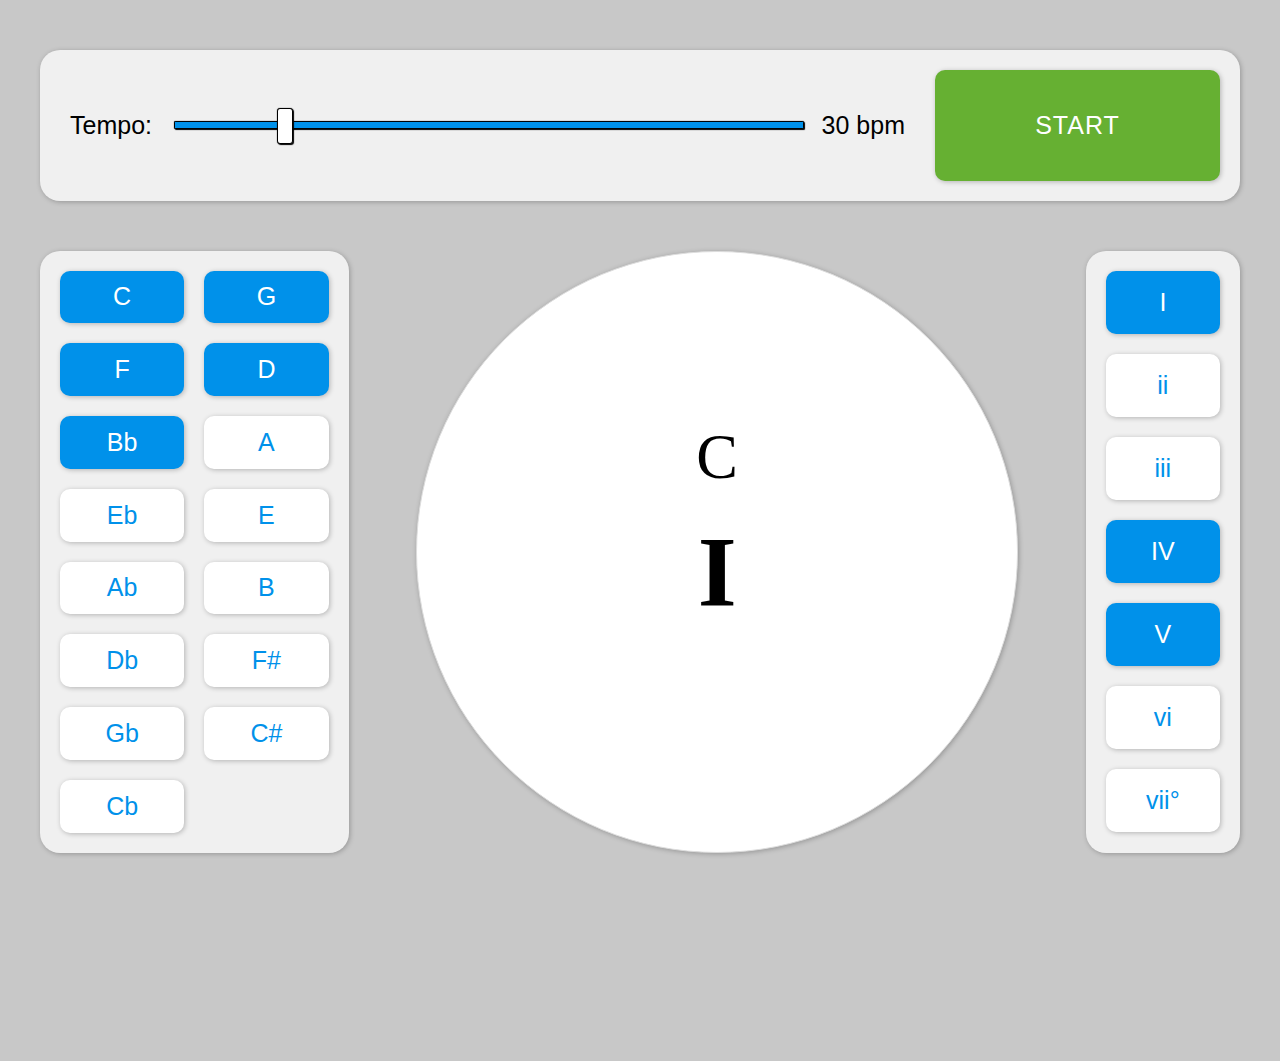
==== commit 78ca5f6b: "remove heroku setup, prep for github pages deployment" ====
--- a/index.html
+++ b/index.html
@@ -11,10 +11,10 @@
       <div class="tempo">
         <label for='tempo'>Tempo:</label>
         <input name='tempo' type='range' autocomplete="off" min='20' max='80' value='30' step='2'>
-        <p id='tempo-value'>30</p>
+        <p id='tempo-value'>30 bpm</p>
       </div>
       <div class="start">
-        <button class="start-btn" onclick="updateButton();toggleButton(this);toggleStart()">START</button>
+        <button class="start-btn" onclick="updateButton();toggleStartButton(this);toggleStart()">START</button>
       </div>
     </div>
     <div class="content">
@@ -126,6 +126,11 @@
     var target = event.target.innerHTML;
   }
 
+  function toggleStartButton(button) {
+    button.classList.toggle("start-btn-off");
+    var target = event.target.innerHTML;
+  }
+
   function addRemoveDegree() {
     var target = event.target.innerHTML;
     if (degrees.includes(target)) {
@@ -185,7 +190,7 @@
   }
 
   function tempoChange() {
-    showTempo.textContent = tempo.value;
+    showTempo.textContent = tempo.value + ' bpm';
     tempoMs = (60000 / tempo.value);
     if (running == true) {
       clearInterval(t);
--- a/style.css
+++ b/style.css
@@ -1,14 +1,18 @@
-/*:root {
+:root {
   --yellow: #ffc600;
   --black: #272727;
   --red: #E76F51;
   --green: #2A9D8F;
-}*/
+  --container-gray: rgb(240,240,240);
+  --blue: #0091ea;
+  --green: #66B032;
+}
 
 
 html {
-      background: rgb(61,61,61);
-      background: linear-gradient(100deg, rgba(61,61,61,1) 10%, rgba(0,0,0,1) 100%);
+      /*background: rgb(61,61,61);
+      background: linear-gradient(100deg, rgba(61,61,61,1) 10%, rgba(0,0,0,1) 100%);*/
+      background-color: rgb(200,200,200);
       font-family: Arial, Helvetica, sans-serif;
       text-align: center;
       font-size: 25px;
@@ -23,18 +27,16 @@
 
 .container {
   display: grid;
-  grid-gap: 100px;
+  grid-gap: 50px;
+  max-width:1200px;
+  margin: 0 auto;
+  margin-top: 50px;
   /*border: 5px solid rgba(0, 0, 0, 0.3);*/
   grid-template-columns: 1fr;
   grid-template-rows: 2fr 8fr 2fr;
-  margin: 75px;
-}
-
-
-.item {
-  background-color: yellow;
-  /*he;ight: 75px*/
-}
+}
+
+
 
 .header {
   display: grid;
@@ -42,11 +44,16 @@
   grid-template-columns: 3fr 1fr;
   grid-template-areas:
     "tempo start";
+  background-color: var(--container-gray);
+  padding: 20px;
+  border: 1px solid rgba(0,0.0.0.75);
+  border-radius: 20px;
+  box-shadow: 1px 1px 5px rgba(0,0,0,0.25);
 }
 
 .content {
   display: grid;
-  grid-gap: 20px;
+  grid-gap: 60px;
   grid-template-columns: 2fr 4fr 1fr;
   grid-template-areas:
     "keys widget degrees";
@@ -65,6 +72,11 @@
   grid-template-columns: 1fr 1fr;
   /*grid-template-rows: repeat(8, 1fr);*/
   grid-template-rows: 1fr;
+  background-color: var(--container-gray);
+  padding: 20px;
+  border: 1px solid rgba(0,0.0.0.75);
+  border-radius: 20px;
+  box-shadow: 1px 1px 5px rgba(0,0,0,0.25);
 }
 
 .sharp-keys {
@@ -90,7 +102,12 @@
   grid-area: degrees;
   grid-gap: 20px;
   grid-template-columns: 1fr;
-  grid-template-rows: repeat(7, 1fr)
+  grid-template-rows: repeat(7, 1fr);
+  background-color: var(--container-gray);
+  padding: 20px;
+  border: 1px solid rgba(0,0.0.0.75);
+  border-radius: 20px;
+  box-shadow: 1px 1px 5px rgba(0,0,0,0.25);
 }
 
 .widget {
@@ -98,14 +115,17 @@
   font-family: "Times New Roman", Times, serif;
   display: grid;
   grid-template-rows: 42% 58%;
-  background-color: rgb(255,255,255,0.7);
-  width: 750px;
-  height: 750px;
-  border: 5px solid black;
+  /*background-color: rgb(255,255,255,0.7);*/
+  background-color: white;
+  width: 600px;
+  height: 600px;
+  border: 1px solid #ddd;
   border-radius: 50%;
   justify-self: center;
   align-content: center;
-  box-shadow: 3px 3px 8px;
+  align-self: center;
+  /*box-shadow: 3px 3px 8px;*/
+  box-shadow: 1px 1px 5px rgba(0,0,0,0.25);
   grid-area: widget;
 }
 
@@ -142,13 +162,64 @@
   padding: 10px;
   grid-template-columns: auto 1fr auto;
   align-items: center;
-  color: rgb(255,255,255,0.7);
+  /*color: rgb(255,255,255,0.7);*/
   grid-template-areas:
     "label slider tempo-display";
 }
 
 .tempo p {
   margin: 0px;
+}
+
+
+.option-btn {
+  background-color: var(--blue);
+  border: none;
+  color: white;
+  /*background: rgba(0, 0, 0, 0.7);*/
+  padding: 5px;
+  width: 100%;
+  height: 100%;
+  font-size: 1em;
+  padding: 10px;
+  border-radius: 10px;
+  cursor: pointer;
+  box-shadow: 1px 1px 5px rgba(0,0,0,0.25);
+}
+
+.start {
+  display: grid;
+  grid-area: start;
+}
+
+.start-btn {
+  background-color: var(--green);
+  border: none;
+  color: white;
+  letter-spacing: 1px;
+  /*background: rgba(0, 0, 0, 0.7);*/
+  padding: 5px;
+  width: 100%;
+  height: 100%;
+  font-size: 1em;
+  padding: 10px;
+  border-radius: 10px;
+  cursor: pointer;
+  box-shadow: 1px 1px 5px rgba(0,0,0,0.25);
+}
+
+.display-text {
+  margin: 10px;
+}
+
+.btn-off {
+  background-color: white;
+  color: var(--blue);
+}
+
+.start-btn-off {
+  background-color: red;
+  color: white);
 }
 
 
@@ -173,56 +244,13 @@
   color: transparent;
 }
 
-.option-btn {
-  background-color: green;
-  border: 4px solid black;
-  color: black;
-  /*background: rgba(0, 0, 0, 0.7);*/
-  padding: 5px;
-  width: 100%;
-  height: 100%;
-  font-size: 1em;
-  padding: 10px;
-  border-radius: 10px;
-  cursor: pointer;
-  box-shadow: 3px 3px 8px;
-}
-
-.start {
-  display: grid;
-  grid-area: start;
-}
-
-.start-btn {
-  background-color: green;
-  border: 4px solid black;
-  color: black;
-  /*background: rgba(0, 0, 0, 0.7);*/
-  padding: 5px;
-  width: 100%;
-  height: 100%;
-  font-size: 1em;
-  padding: 10px;
-  border-radius: 10px;
-  cursor: pointer;
-  box-shadow: 3px 3px 8px;
-}
-
-.display-text {
-  margin: 10px;
-}
-
-.btn-off {
-  background-color: red;
-}
-
 /*STYLING FOR SLIDER TRACK*/
 input[type=range]::-webkit-slider-runnable-track {
   width: 100%;
   height: 8.4px;
   cursor: pointer;
   box-shadow: 1px 1px 1px #000000, 0px 0px 1px #0d0d0d;
-  background: #3071a9;
+  background: var(--blue);
   border-radius: 1.3px;
   border: 0.2px solid #010101;
 }
